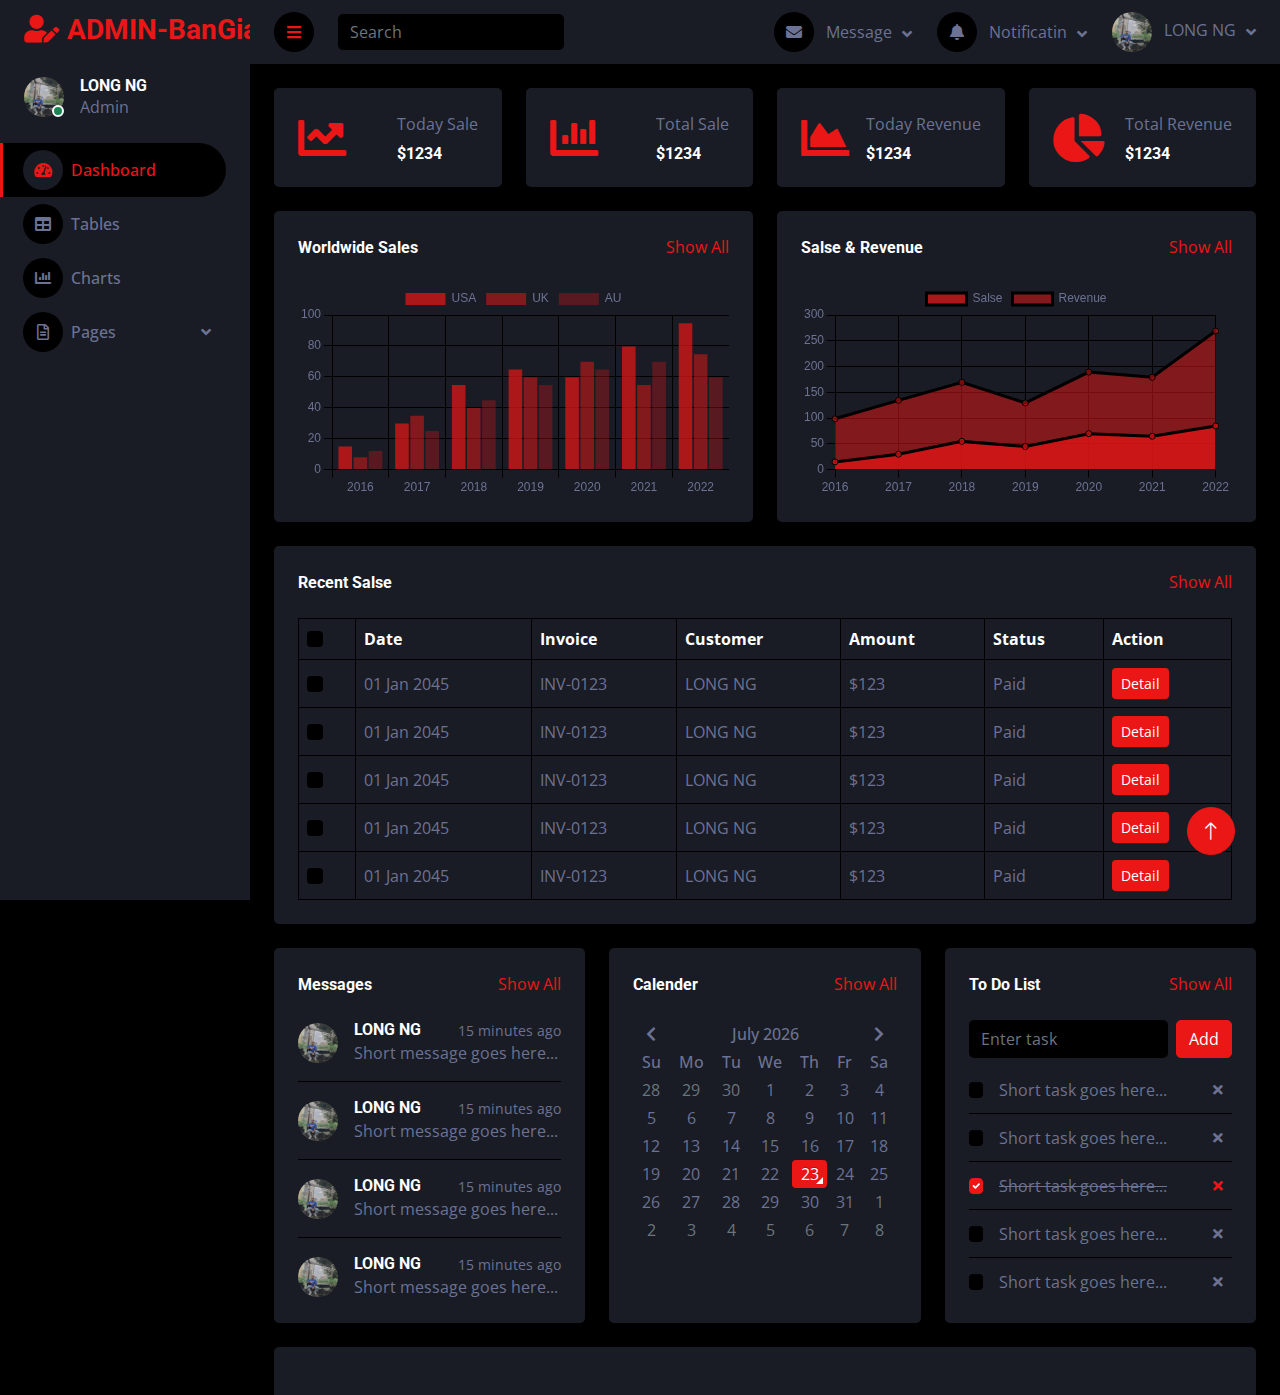
==== index.html @ 749b9c7f "first commit" ====
<!DOCTYPE html>
<html lang="en">

<head>
    <meta charset="utf-8">
    <title>ADMIN-BanGiay</title>
    <meta content="width=device-width, initial-scale=1.0" name="viewport">
    <meta content="" name="keywords">
    <meta content="" name="description">

    <!-- Favicon -->
    <link href="img/favicon.ico" rel="icon">

    <!-- Google Web Fonts -->
    <link rel="preconnect" href="https://fonts.googleapis.com">
    <link rel="preconnect" href="https://fonts.gstatic.com" crossorigin>
    <link href="https://fonts.googleapis.com/css2?family=Open+Sans:wght@400;600&family=Roboto:wght@500;700&display=swap" rel="stylesheet"> 
    
    <!-- Icon Font Stylesheet -->
    <link href="https://cdnjs.cloudflare.com/ajax/libs/font-awesome/5.10.0/css/all.min.css" rel="stylesheet">
    <link href="https://cdn.jsdelivr.net/npm/bootstrap-icons@1.4.1/font/bootstrap-icons.css" rel="stylesheet">

    <!-- Libraries Stylesheet -->
    <link href="lib/owlcarousel/assets/owl.carousel.min.css" rel="stylesheet">
    <link href="lib/tempusdominus/css/tempusdominus-bootstrap-4.min.css" rel="stylesheet" />

    <!-- Customized Bootstrap Stylesheet -->
    <link href="css/bootstrap.min.css" rel="stylesheet">

    <!-- Template Stylesheet -->
    <link href="css/style.css" rel="stylesheet">
</head>

<body>
    <div class="container-fluid position-relative d-flex p-0">
        <!-- Spinner Start -->
        <div id="spinner" class="show bg-dark position-fixed translate-middle w-100 vh-100 top-50 start-50 d-flex align-items-center justify-content-center">
            <div class="spinner-border text-primary" style="width: 3rem; height: 3rem;" role="status">
                <span class="sr-only">Loading...</span>
            </div>
        </div>
        <!-- Spinner End -->


        <!-- Sidebar Start -->
        <div class="sidebar pe-4 pb-3">
            <nav class="navbar bg-secondary navbar-dark">
                <a href="index.html" class="navbar-brand mx-4 mb-3">
                    <h3 class="text-primary"><i class="fa fa-user-edit me-2"></i>ADMIN-BanGiay</h3>
                </a>
                <div class="d-flex align-items-center ms-4 mb-4">
                    <div class="position-relative">
                        <img class="rounded-circle" src="img/user.jpg" alt="" style="width: 40px; height: 40px;">
                        <div class="bg-success rounded-circle border border-2 border-white position-absolute end-0 bottom-0 p-1"></div>
                    </div>
                    <div class="ms-3">
                        <h6 class="mb-0">LONG NG</h6>
                        <span>Admin</span>
                    </div>
                </div>
                <div class="navbar-nav w-100">
                    <a href="index.html" class="nav-item nav-link active"><i class="fa fa-tachometer-alt me-2"></i>Dashboard</a>
                    <div class="nav-item dropdown">
                       
                        <div class="dropdown-menu bg-transparent border-0">
                           
                        </div>
                    </div>
                    <a href="table.html" class="nav-item nav-link"><i class="fa fa-table me-2"></i>Tables</a>
                    <a href="chart.html" class="nav-item nav-link"><i class="fa fa-chart-bar me-2"></i>Charts</a>
                    <div class="nav-item dropdown">
                        <a href="#" class="nav-link dropdown-toggle" data-bs-toggle="dropdown"><i class="far fa-file-alt me-2"></i>Pages</a>
                        <div class="dropdown-menu bg-transparent border-0">
                            <a href="signin.html" class="dropdown-item">Sign In</a>
                            <a href="signup.html" class="dropdown-item">Sign Up</a>
                            <a href="blank.html" class="dropdown-item">Blank Page</a>
                        </div>
                    </div>
                </div>
            </nav>
        </div>
        <!-- Sidebar End -->


        <!-- Content Start -->
        <div class="content">
            <!-- Navbar Start -->
            <nav class="navbar navbar-expand bg-secondary navbar-dark sticky-top px-4 py-0">
                <a href="index.html" class="navbar-brand d-flex d-lg-none me-4">
                    <h2 class="text-primary mb-0"><i class="fa fa-user-edit"></i></h2>
                </a>
                <a href="#" class="sidebar-toggler flex-shrink-0">
                    <i class="fa fa-bars"></i>
                </a>
                <form class="d-none d-md-flex ms-4">
                    <input class="form-control bg-dark border-0" type="search" placeholder="Search">
                </form>
                <div class="navbar-nav align-items-center ms-auto">
                    <div class="nav-item dropdown">
                        <a href="#" class="nav-link dropdown-toggle" data-bs-toggle="dropdown">
                            <i class="fa fa-envelope me-lg-2"></i>
                            <span class="d-none d-lg-inline-flex">Message</span>
                        </a>
                        <div class="dropdown-menu dropdown-menu-end bg-secondary border-0 rounded-0 rounded-bottom m-0">
                            <a href="#" class="dropdown-item">
                                <div class="d-flex align-items-center">
                                    <img class="rounded-circle" src="img/user.jpg" alt="" style="width: 40px; height: 40px;">
                                    <div class="ms-2">
                                        <h6 class="fw-normal mb-0">LONG send you a message</h6>
                                        <small>15 minutes ago</small>
                                    </div>
                                </div>
                            </a>
                            <hr class="dropdown-divider">
                            <a href="#" class="dropdown-item">
                                <div class="d-flex align-items-center">
                                    <img class="rounded-circle" src="img/user.jpg" alt="" style="width: 40px; height: 40px;">
                                    <div class="ms-2">
                                        <h6 class="fw-normal mb-0">LONG send you a message</h6>
                                        <small>15 minutes ago</small>
                                    </div>
                                </div>
                            </a>
                            <hr class="dropdown-divider">
                            <a href="#" class="dropdown-item">
                                <div class="d-flex align-items-center">
                                    <img class="rounded-circle" src="img/user.jpg" alt="" style="width: 40px; height: 40px;">
                                    <div class="ms-2">
                                        <h6 class="fw-normal mb-0">LONG send you a message</h6>
                                        <small>15 minutes ago</small>
                                    </div>
                                </div>
                            </a>
                            <hr class="dropdown-divider">
                            <a href="#" class="dropdown-item text-center">See all message</a>
                        </div>
                    </div>
                    <div class="nav-item dropdown">
                        <a href="#" class="nav-link dropdown-toggle" data-bs-toggle="dropdown">
                            <i class="fa fa-bell me-lg-2"></i>
                            <span class="d-none d-lg-inline-flex">Notificatin</span>
                        </a>
                        <div class="dropdown-menu dropdown-menu-end bg-secondary border-0 rounded-0 rounded-bottom m-0">
                            <a href="#" class="dropdown-item">
                                <h6 class="fw-normal mb-0">Profile updated</h6>
                                <small>15 minutes ago</small>
                            </a>
                            <hr class="dropdown-divider">
                            <a href="#" class="dropdown-item">
                                <h6 class="fw-normal mb-0">New user added</h6>
                                <small>15 minutes ago</small>
                            </a>
                            <hr class="dropdown-divider">
                            <a href="#" class="dropdown-item">
                                <h6 class="fw-normal mb-0">Password changed</h6>
                                <small>15 minutes ago</small>
                            </a>
                            <hr class="dropdown-divider">
                            <a href="#" class="dropdown-item text-center">See all notifications</a>
                        </div>
                    </div>
                    <div class="nav-item dropdown">
                        <a href="#" class="nav-link dropdown-toggle" data-bs-toggle="dropdown">
                            <img class="rounded-circle me-lg-2" src="img/user.jpg" alt="" style="width: 40px; height: 40px;">
                            <span class="d-none d-lg-inline-flex">LONG NG</span>
                        </a>
                        <div class="dropdown-menu dropdown-menu-end bg-secondary border-0 rounded-0 rounded-bottom m-0">
                            <a href="#" class="dropdown-item">My Profile</a>
                            <a href="#" class="dropdown-item">Settings</a>
                            <a href="#" class="dropdown-item">Log Out</a>
                        </div>
                    </div>
                </div>
            </nav>
            <!-- Navbar End -->


            <!-- Sale & Revenue Start -->
            <div class="container-fluid pt-4 px-4">
                <div class="row g-4">
                    <div class="col-sm-6 col-xl-3">
                        <div class="bg-secondary rounded d-flex align-items-center justify-content-between p-4">
                            <i class="fa fa-chart-line fa-3x text-primary"></i>
                            <div class="ms-3">
                                <p class="mb-2">Today Sale</p>
                                <h6 class="mb-0">$1234</h6>
                            </div>
                        </div>
                    </div>
                    <div class="col-sm-6 col-xl-3">
                        <div class="bg-secondary rounded d-flex align-items-center justify-content-between p-4">
                            <i class="fa fa-chart-bar fa-3x text-primary"></i>
                            <div class="ms-3">
                                <p class="mb-2">Total Sale</p>
                                <h6 class="mb-0">$1234</h6>
                            </div>
                        </div>
                    </div>
                    <div class="col-sm-6 col-xl-3">
                        <div class="bg-secondary rounded d-flex align-items-center justify-content-between p-4">
                            <i class="fa fa-chart-area fa-3x text-primary"></i>
                            <div class="ms-3">
                                <p class="mb-2">Today Revenue</p>
                                <h6 class="mb-0">$1234</h6>
                            </div>
                        </div>
                    </div>
                    <div class="col-sm-6 col-xl-3">
                        <div class="bg-secondary rounded d-flex align-items-center justify-content-between p-4">
                            <i class="fa fa-chart-pie fa-3x text-primary"></i>
                            <div class="ms-3">
                                <p class="mb-2">Total Revenue</p>
                                <h6 class="mb-0">$1234</h6>
                            </div>
                        </div>
                    </div>
                </div>
            </div>
            <!-- Sale & Revenue End -->


            <!-- Sales Chart Start -->
            <div class="container-fluid pt-4 px-4">
                <div class="row g-4">
                    <div class="col-sm-12 col-xl-6">
                        <div class="bg-secondary text-center rounded p-4">
                            <div class="d-flex align-items-center justify-content-between mb-4">
                                <h6 class="mb-0">Worldwide Sales</h6>
                                <a href="">Show All</a>
                            </div>
                            <canvas id="worldwide-sales"></canvas>
                        </div>
                    </div>
                    <div class="col-sm-12 col-xl-6">
                        <div class="bg-secondary text-center rounded p-4">
                            <div class="d-flex align-items-center justify-content-between mb-4">
                                <h6 class="mb-0">Salse & Revenue</h6>
                                <a href="">Show All</a>
                            </div>
                            <canvas id="salse-revenue"></canvas>
                        </div>
                    </div>
                </div>
            </div>
            <!-- Sales Chart End -->


            <!-- Recent Sales Start -->
            <div class="container-fluid pt-4 px-4">
                <div class="bg-secondary text-center rounded p-4">
                    <div class="d-flex align-items-center justify-content-between mb-4">
                        <h6 class="mb-0">Recent Salse</h6>
                        <a href="">Show All</a>
                    </div>
                    <div class="table-responsive">
                        <table class="table text-start align-middle table-bordered table-hover mb-0">
                            <thead>
                                <tr class="text-white">
                                    <th scope="col"><input class="form-check-input" type="checkbox"></th>
                                    <th scope="col">Date</th>
                                    <th scope="col">Invoice</th>
                                    <th scope="col">Customer</th>
                                    <th scope="col">Amount</th>
                                    <th scope="col">Status</th>
                                    <th scope="col">Action</th>
                                </tr>
                            </thead>
                            <tbody>
                                <tr>
                                    <td><input class="form-check-input" type="checkbox"></td>
                                    <td>01 Jan 2045</td>
                                    <td>INV-0123</td>
                                    <td>LONG NG </td>
                                    <td>$123</td>
                                    <td>Paid</td>
                                    <td><a class="btn btn-sm btn-primary" href="">Detail</a></td>
                                </tr>
                                <tr>
                                    <td><input class="form-check-input" type="checkbox"></td>
                                    <td>01 Jan 2045</td>
                                    <td>INV-0123</td>
                                    <td>LONG NG </td>
                                    <td>$123</td>
                                    <td>Paid</td>
                                    <td><a class="btn btn-sm btn-primary" href="">Detail</a></td>
                                </tr>
                                <tr>
                                    <td><input class="form-check-input" type="checkbox"></td>
                                    <td>01 Jan 2045</td>
                                    <td>INV-0123</td>
                                    <td>LONG NG</td>
                                    <td>$123</td>
                                    <td>Paid</td>
                                    <td><a class="btn btn-sm btn-primary" href="">Detail</a></td>
                                </tr>
                                <tr>
                                    <td><input class="form-check-input" type="checkbox"></td>
                                    <td>01 Jan 2045</td>
                                    <td>INV-0123</td>
                                    <td>LONG NG</td>
                                    <td>$123</td>
                                    <td>Paid</td>
                                    <td><a class="btn btn-sm btn-primary" href="">Detail</a></td>
                                </tr>
                                <tr>
                                    <td><input class="form-check-input" type="checkbox"></td>
                                    <td>01 Jan 2045</td>
                                    <td>INV-0123</td>
                                    <td>LONG NG</td>
                                    <td>$123</td>
                                    <td>Paid</td>
                                    <td><a class="btn btn-sm btn-primary" href="">Detail</a></td>
                                </tr>
                            </tbody>
                        </table>
                    </div>
                </div>
            </div>
            <!-- Recent Sales End -->


            <!-- Widgets Start -->
            <div class="container-fluid pt-4 px-4">
                <div class="row g-4">
                    <div class="col-sm-12 col-md-6 col-xl-4">
                        <div class="h-100 bg-secondary rounded p-4">
                            <div class="d-flex align-items-center justify-content-between mb-2">
                                <h6 class="mb-0">Messages</h6>
                                <a href="">Show All</a>
                            </div>
                            <div class="d-flex align-items-center border-bottom py-3">
                                <img class="rounded-circle flex-shrink-0" src="img/user.jpg" alt="" style="width: 40px; height: 40px;">
                                <div class="w-100 ms-3">
                                    <div class="d-flex w-100 justify-content-between">
                                        <h6 class="mb-0">LONG NG</h6>
                                        <small>15 minutes ago</small>
                                    </div>
                                    <span>Short message goes here...</span>
                                </div>
                            </div>
                            <div class="d-flex align-items-center border-bottom py-3">
                                <img class="rounded-circle flex-shrink-0" src="img/user.jpg" alt="" style="width: 40px; height: 40px;">
                                <div class="w-100 ms-3">
                                    <div class="d-flex w-100 justify-content-between">
                                        <h6 class="mb-0">LONG NG</h6>
                                        <small>15 minutes ago</small>
                                    </div>
                                    <span>Short message goes here...</span>
                                </div>
                            </div>
                            <div class="d-flex align-items-center border-bottom py-3">
                                <img class="rounded-circle flex-shrink-0" src="img/user.jpg" alt="" style="width: 40px; height: 40px;">
                                <div class="w-100 ms-3">
                                    <div class="d-flex w-100 justify-content-between">
                                        <h6 class="mb-0">LONG NG</h6>
                                        <small>15 minutes ago</small>
                                    </div>
                                    <span>Short message goes here...</span>
                                </div>
                            </div>
                            <div class="d-flex align-items-center pt-3">
                                <img class="rounded-circle flex-shrink-0" src="img/user.jpg" alt="" style="width: 40px; height: 40px;">
                                <div class="w-100 ms-3">
                                    <div class="d-flex w-100 justify-content-between">
                                        <h6 class="mb-0">LONG NG</h6>
                                        <small>15 minutes ago</small>
                                    </div>
                                    <span>Short message goes here...</span>
                                </div>
                            </div>
                        </div>
                    </div>
                    <div class="col-sm-12 col-md-6 col-xl-4">
                        <div class="h-100 bg-secondary rounded p-4">
                            <div class="d-flex align-items-center justify-content-between mb-4">
                                <h6 class="mb-0">Calender</h6>
                                <a href="">Show All</a>
                            </div>
                            <div id="calender"></div>
                        </div>
                    </div>
                    <div class="col-sm-12 col-md-6 col-xl-4">
                        <div class="h-100 bg-secondary rounded p-4">
                            <div class="d-flex align-items-center justify-content-between mb-4">
                                <h6 class="mb-0">To Do List</h6>
                                <a href="">Show All</a>
                            </div>
                            <div class="d-flex mb-2">
                                <input class="form-control bg-dark border-0" type="text" placeholder="Enter task">
                                <button type="button" class="btn btn-primary ms-2">Add</button>
                            </div>
                            <div class="d-flex align-items-center border-bottom py-2">
                                <input class="form-check-input m-0" type="checkbox">
                                <div class="w-100 ms-3">
                                    <div class="d-flex w-100 align-items-center justify-content-between">
                                        <span>Short task goes here...</span>
                                        <button class="btn btn-sm"><i class="fa fa-times"></i></button>
                                    </div>
                                </div>
                            </div>
                            <div class="d-flex align-items-center border-bottom py-2">
                                <input class="form-check-input m-0" type="checkbox">
                                <div class="w-100 ms-3">
                                    <div class="d-flex w-100 align-items-center justify-content-between">
                                        <span>Short task goes here...</span>
                                        <button class="btn btn-sm"><i class="fa fa-times"></i></button>
                                    </div>
                                </div>
                            </div>
                            <div class="d-flex align-items-center border-bottom py-2">
                                <input class="form-check-input m-0" type="checkbox" checked>
                                <div class="w-100 ms-3">
                                    <div class="d-flex w-100 align-items-center justify-content-between">
                                        <span><del>Short task goes here...</del></span>
                                        <button class="btn btn-sm text-primary"><i class="fa fa-times"></i></button>
                                    </div>
                                </div>
                            </div>
                            <div class="d-flex align-items-center border-bottom py-2">
                                <input class="form-check-input m-0" type="checkbox">
                                <div class="w-100 ms-3">
                                    <div class="d-flex w-100 align-items-center justify-content-between">
                                        <span>Short task goes here...</span>
                                        <button class="btn btn-sm"><i class="fa fa-times"></i></button>
                                    </div>
                                </div>
                            </div>
                            <div class="d-flex align-items-center pt-2">
                                <input class="form-check-input m-0" type="checkbox">
                                <div class="w-100 ms-3">
                                    <div class="d-flex w-100 align-items-center justify-content-between">
                                        <span>Short task goes here...</span>
                                        <button class="btn btn-sm"><i class="fa fa-times"></i></button>
                                    </div>
                                </div>
                            </div>
                        </div>
                    </div>
                </div>
            </div>
            <!-- Widgets End -->


            <!-- Footer Start -->
            <div class="container-fluid pt-4 px-4">
                <div class="bg-secondary rounded-top p-4">
                    <div class="row">
                        
                    </div>
                </div>
            </div>
            <!-- Footer End -->
        </div>
        <!-- Content End -->


        <!-- Back to Top -->
        <a href="#" class="btn btn-lg btn-primary btn-lg-square back-to-top"><i class="bi bi-arrow-up"></i></a>
    </div>

    <!-- JavaScript Libraries -->
    <script src="https://code.jquery.com/jquery-3.4.1.min.js"></script>
    <script src="https://cdn.jsdelivr.net/npm/bootstrap@5.0.0/dist/js/bootstrap.bundle.min.js"></script>
    <script src="lib/chart/chart.min.js"></script>
    <script src="lib/easing/easing.min.js"></script>
    <script src="lib/waypoints/waypoints.min.js"></script>
    <script src="lib/owlcarousel/owl.carousel.min.js"></script>
    <script src="lib/tempusdominus/js/moment.min.js"></script>
    <script src="lib/tempusdominus/js/moment-timezone.min.js"></script>
    <script src="lib/tempusdominus/js/tempusdominus-bootstrap-4.min.js"></script>

    <!-- Template Javascript -->
    <script src="js/main.js"></script>
</body>

</html>
---- css/style.css ----
/********** Template CSS **********/
:root {
    --primary: #EB1616;
    --secondary: #191C24;
    --light: #6C7293;
    --dark: #000000;
}

.back-to-top {
    position: fixed;
    display: none;
    right: 45px;
    bottom: 45px;
    z-index: 99;
}


/*** Spinner ***/
#spinner {
    opacity: 0;
    visibility: hidden;
    transition: opacity .5s ease-out, visibility 0s linear .5s;
    z-index: 99999;
}

#spinner.show {
    transition: opacity .5s ease-out, visibility 0s linear 0s;
    visibility: visible;
    opacity: 1;
}


/*** Button ***/
.btn {
    transition: .5s;
}

.btn-square {
    width: 38px;
    height: 38px;
}

.btn-sm-square {
    width: 32px;
    height: 32px;
}

.btn-lg-square {
    width: 48px;
    height: 48px;
}

.btn-square,
.btn-sm-square,
.btn-lg-square {
    padding: 0;
    display: inline-flex;
    align-items: center;
    justify-content: center;
    font-weight: normal;
    border-radius: 50px;
}


/*** Layout ***/
.sidebar {
    position: fixed;
    top: 0;
    left: 0;
    bottom: 0;
    width: 250px;
    height: 100vh;
    overflow-y: auto;
    background: var(--secondary);
    transition: 0.5s;
    z-index: 999;
}

.content {
    margin-left: 250px;
    min-height: 100vh;
    background: var(--dark);
    transition: 0.5s;
}

@media (min-width: 992px) {
    .sidebar {
        margin-left: 0;
    }

    .sidebar.open {
        margin-left: -250px;
    }

    .content {
        width: calc(100% - 250px);
    }

    .content.open {
        width: 100%;
        margin-left: 0;
    }
}

@media (max-width: 991.98px) {
    .sidebar {
        margin-left: -250px;
    }

    .sidebar.open {
        margin-left: 0;
    }

    .content {
        width: 100%;
        margin-left: 0;
    }
}


/*** Navbar ***/
.sidebar .navbar .navbar-nav .nav-link {
    padding: 7px 20px;
    color: var(--light);
    font-weight: 500;
    border-left: 3px solid var(--secondary);
    border-radius: 0 30px 30px 0;
    outline: none;
}

.sidebar .navbar .navbar-nav .nav-link:hover,
.sidebar .navbar .navbar-nav .nav-link.active {
    color: var(--primary);
    background: var(--dark);
    border-color: var(--primary);
}

.sidebar .navbar .navbar-nav .nav-link i {
    width: 40px;
    height: 40px;
    display: inline-flex;
    align-items: center;
    justify-content: center;
    background: var(--dark);
    border-radius: 40px;
}

.sidebar .navbar .navbar-nav .nav-link:hover i,
.sidebar .navbar .navbar-nav .nav-link.active i {
    background: var(--secondary);
}

.sidebar .navbar .dropdown-toggle::after {
    position: absolute;
    top: 15px;
    right: 15px;
    border: none;
    content: "\f107";
    font-family: "Font Awesome 5 Free";
    font-weight: 900;
    transition: .5s;
}

.sidebar .navbar .dropdown-toggle[aria-expanded=true]::after {
    transform: rotate(-180deg);
}

.sidebar .navbar .dropdown-item {
    padding-left: 25px;
    border-radius: 0 30px 30px 0;
    color: var(--light);
}

.sidebar .navbar .dropdown-item:hover,
.sidebar .navbar .dropdown-item.active {
    background: var(--dark);
}

.content .navbar .navbar-nav .nav-link {
    margin-left: 25px;
    padding: 12px 0;
    color: var(--light);
    outline: none;
}

.content .navbar .navbar-nav .nav-link:hover,
.content .navbar .navbar-nav .nav-link.active {
    color: var(--primary);
}

.content .navbar .sidebar-toggler,
.content .navbar .navbar-nav .nav-link i {
    width: 40px;
    height: 40px;
    display: inline-flex;
    align-items: center;
    justify-content: center;
    background: var(--dark);
    border-radius: 40px;
}

.content .navbar .dropdown-item {
    color: var(--light);
}

.content .navbar .dropdown-item:hover,
.content .navbar .dropdown-item.active {
    background: var(--dark);
}

.content .navbar .dropdown-toggle::after {
    margin-left: 6px;
    vertical-align: middle;
    border: none;
    content: "\f107";
    font-family: "Font Awesome 5 Free";
    font-weight: 900;
    transition: .5s;
}

.content .navbar .dropdown-toggle[aria-expanded=true]::after {
    transform: rotate(-180deg);
}

@media (max-width: 575.98px) {
    .content .navbar .navbar-nav .nav-link {
        margin-left: 15px;
    }
}


/*** Date Picker ***/
.bootstrap-datetimepicker-widget.bottom {
    top: auto !important;
}

.bootstrap-datetimepicker-widget .table * {
    border-bottom-width: 0px;
}

.bootstrap-datetimepicker-widget .table th {
    font-weight: 500;
}

.bootstrap-datetimepicker-widget.dropdown-menu {
    padding: 10px;
    border-radius: 2px;
}

.bootstrap-datetimepicker-widget table td.active,
.bootstrap-datetimepicker-widget table td.active:hover {
    background: var(--primary);
}

.bootstrap-datetimepicker-widget table td.today::before {
    border-bottom-color: var(--primary);
}


/*** Testimonial ***/
.progress .progress-bar {
    width: 0px;
    transition: 2s;
}


/*** Testimonial ***/
.testimonial-carousel .owl-dots {
    margin-top: 24px;
    display: flex;
    align-items: flex-end;
    justify-content: center;
}

.testimonial-carousel .owl-dot {
    position: relative;
    display: inline-block;
    margin: 0 5px;
    width: 15px;
    height: 15px;
    border: 5px solid var(--primary);
    border-radius: 15px;
    transition: .5s;
}

.testimonial-carousel .owl-dot.active {
    background: var(--dark);
    border-color: var(--primary);
}
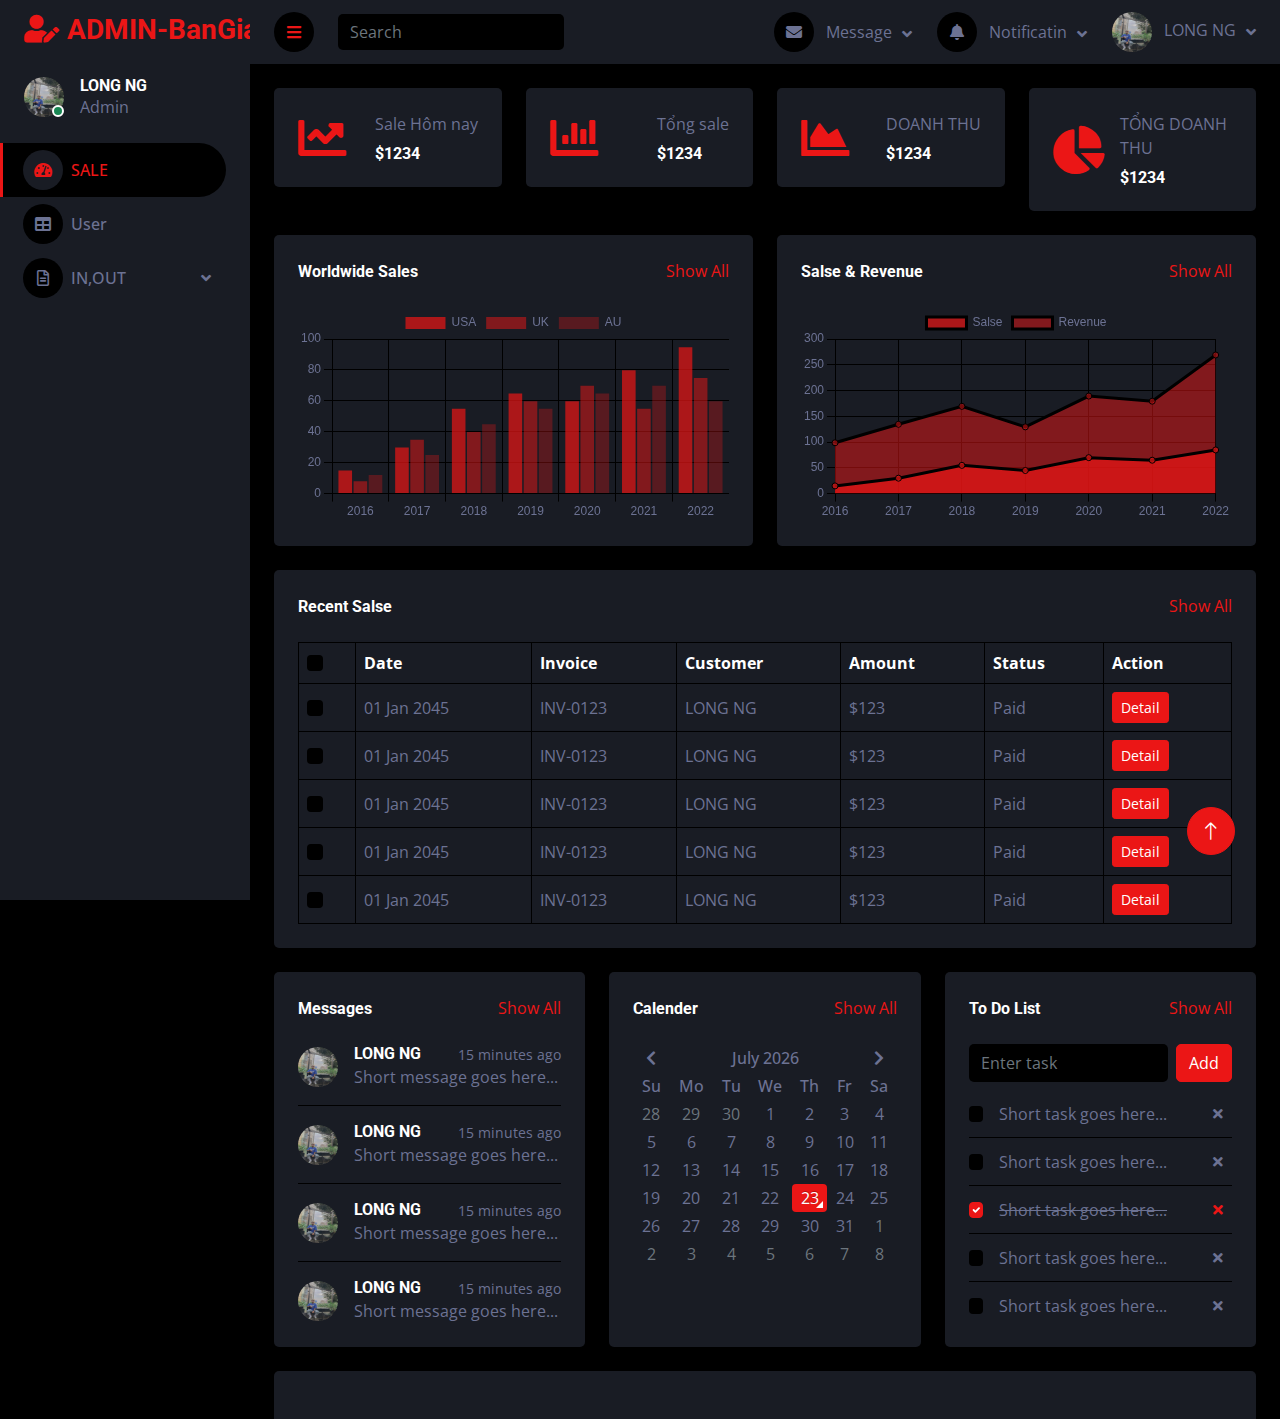
==== commit 4af65762: "linh tinh" ====
--- a/index.html
+++ b/index.html
@@ -59,21 +59,20 @@
                     </div>
                 </div>
                 <div class="navbar-nav w-100">
-                    <a href="index.html" class="nav-item nav-link active"><i class="fa fa-tachometer-alt me-2"></i>Dashboard</a>
+                    <a href="index.html" class="nav-item nav-link active"><i class="fa fa-tachometer-alt me-2"></i>SALE</a>
                     <div class="nav-item dropdown">
                        
                         <div class="dropdown-menu bg-transparent border-0">
                            
                         </div>
                     </div>
-                    <a href="table.html" class="nav-item nav-link"><i class="fa fa-table me-2"></i>Tables</a>
-                    <a href="chart.html" class="nav-item nav-link"><i class="fa fa-chart-bar me-2"></i>Charts</a>
+                    <a href="table.html" class="nav-item nav-link"><i class="fa fa-table me-2"></i>User</a>
                     <div class="nav-item dropdown">
-                        <a href="#" class="nav-link dropdown-toggle" data-bs-toggle="dropdown"><i class="far fa-file-alt me-2"></i>Pages</a>
+                        <a href="#" class="nav-link dropdown-toggle" data-bs-toggle="dropdown"><i class="far fa-file-alt me-2"></i>IN,OUT</a>
                         <div class="dropdown-menu bg-transparent border-0">
-                            <a href="signin.html" class="dropdown-item">Sign In</a>
-                            <a href="signup.html" class="dropdown-item">Sign Up</a>
-                            <a href="blank.html" class="dropdown-item">Blank Page</a>
+                            <a href="signin.html" class="dropdown-item">ĐĂNG NHẬP</a>
+                            <a href="signup.html" class="dropdown-item">ĐĂNG KÍ</a>
+                           
                         </div>
                     </div>
                 </div>
@@ -182,7 +181,7 @@
                         <div class="bg-secondary rounded d-flex align-items-center justify-content-between p-4">
                             <i class="fa fa-chart-line fa-3x text-primary"></i>
                             <div class="ms-3">
-                                <p class="mb-2">Today Sale</p>
+                                <p class="mb-2">Sale Hôm nay</p>
                                 <h6 class="mb-0">$1234</h6>
                             </div>
                         </div>
@@ -191,7 +190,7 @@
                         <div class="bg-secondary rounded d-flex align-items-center justify-content-between p-4">
                             <i class="fa fa-chart-bar fa-3x text-primary"></i>
                             <div class="ms-3">
-                                <p class="mb-2">Total Sale</p>
+                                <p class="mb-2">Tổng sale</p>
                                 <h6 class="mb-0">$1234</h6>
                             </div>
                         </div>
@@ -200,7 +199,7 @@
                         <div class="bg-secondary rounded d-flex align-items-center justify-content-between p-4">
                             <i class="fa fa-chart-area fa-3x text-primary"></i>
                             <div class="ms-3">
-                                <p class="mb-2">Today Revenue</p>
+                                <p class="mb-2">DOANH THU</p>
                                 <h6 class="mb-0">$1234</h6>
                             </div>
                         </div>
@@ -209,7 +208,7 @@
                         <div class="bg-secondary rounded d-flex align-items-center justify-content-between p-4">
                             <i class="fa fa-chart-pie fa-3x text-primary"></i>
                             <div class="ms-3">
-                                <p class="mb-2">Total Revenue</p>
+                                <p class="mb-2">TỔNG DOANH THU</p>
                                 <h6 class="mb-0">$1234</h6>
                             </div>
                         </div>
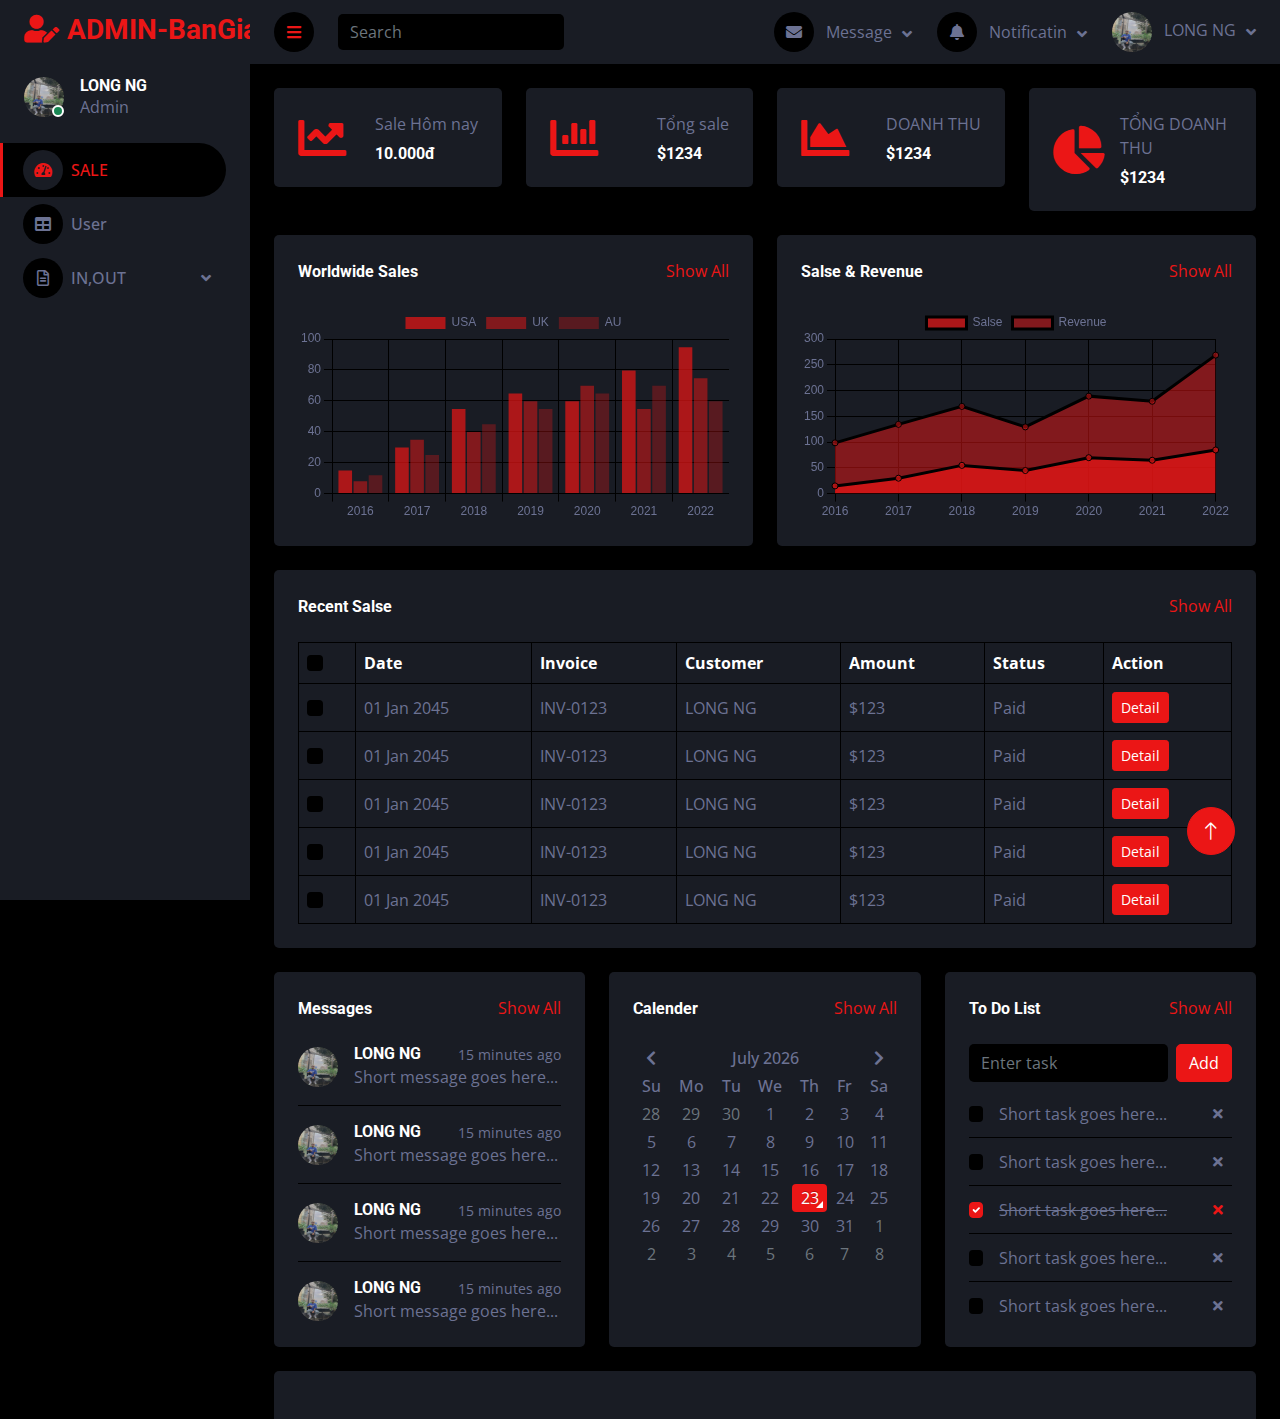
==== commit 7e146862: "thoát" ====
--- a/index.html
+++ b/index.html
@@ -164,9 +164,9 @@
                             <span class="d-none d-lg-inline-flex">LONG NG</span>
                         </a>
                         <div class="dropdown-menu dropdown-menu-end bg-secondary border-0 rounded-0 rounded-bottom m-0">
-                            <a href="#" class="dropdown-item">My Profile</a>
-                            <a href="#" class="dropdown-item">Settings</a>
-                            <a href="#" class="dropdown-item">Log Out</a>
+                            <a href="#" class="dropdown-item">Cá nhân</a>
+                            <a href="#" class="dropdown-item">Cài đặt</a>
+                            <a href="signin.html" class="dropdown-item">Thoát</a>
                         </div>
                     </div>
                 </div>
@@ -182,7 +182,7 @@
                             <i class="fa fa-chart-line fa-3x text-primary"></i>
                             <div class="ms-3">
                                 <p class="mb-2">Sale Hôm nay</p>
-                                <h6 class="mb-0">$1234</h6>
+                                <h6 class="mb-0">10.000đ</h6>
                             </div>
                         </div>
                     </div>
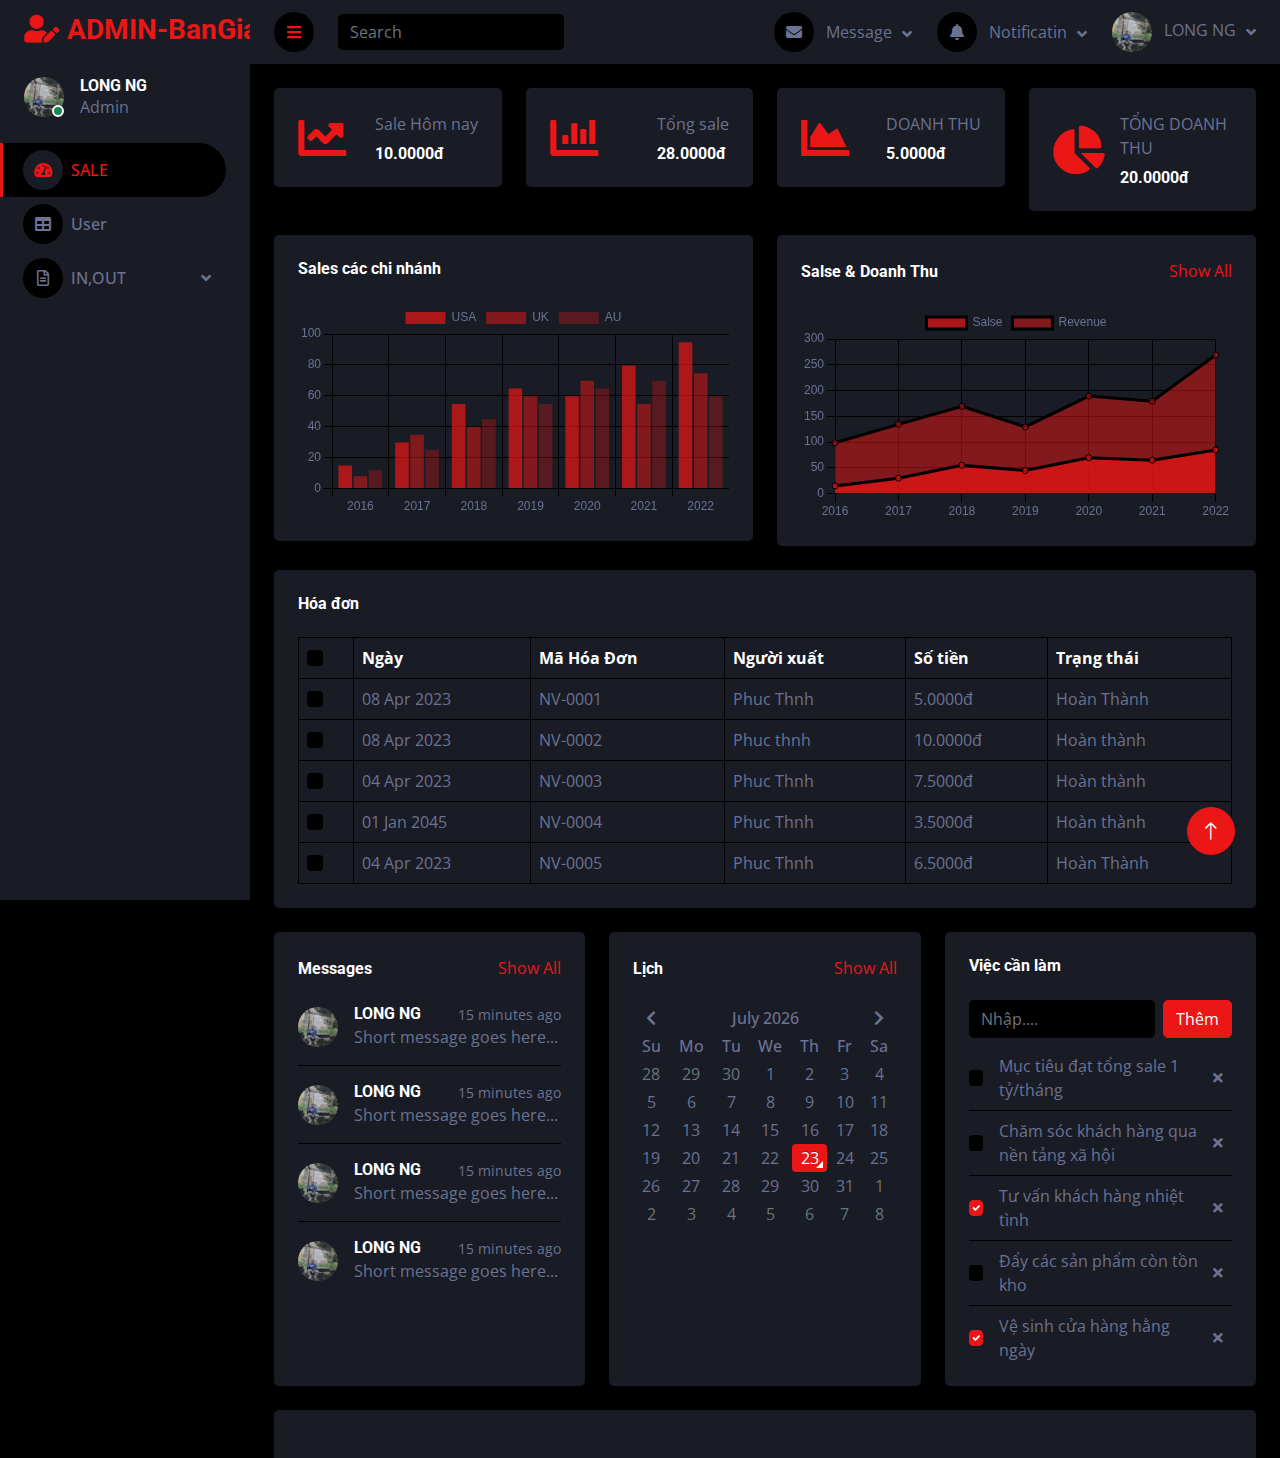
==== commit 96129684: "hóa đơn" ====
--- a/index.html
+++ b/index.html
@@ -182,7 +182,7 @@
                             <i class="fa fa-chart-line fa-3x text-primary"></i>
                             <div class="ms-3">
                                 <p class="mb-2">Sale Hôm nay</p>
-                                <h6 class="mb-0">10.000đ</h6>
+                                <h6 class="mb-0">10.0000đ</h6>
                             </div>
                         </div>
                     </div>
@@ -191,7 +191,7 @@
                             <i class="fa fa-chart-bar fa-3x text-primary"></i>
                             <div class="ms-3">
                                 <p class="mb-2">Tổng sale</p>
-                                <h6 class="mb-0">$1234</h6>
+                                <h6 class="mb-0">28.0000đ</h6>
                             </div>
                         </div>
                     </div>
@@ -200,7 +200,7 @@
                             <i class="fa fa-chart-area fa-3x text-primary"></i>
                             <div class="ms-3">
                                 <p class="mb-2">DOANH THU</p>
-                                <h6 class="mb-0">$1234</h6>
+                                <h6 class="mb-0">5.0000đ</h6>
                             </div>
                         </div>
                     </div>
@@ -209,7 +209,7 @@
                             <i class="fa fa-chart-pie fa-3x text-primary"></i>
                             <div class="ms-3">
                                 <p class="mb-2">TỔNG DOANH THU</p>
-                                <h6 class="mb-0">$1234</h6>
+                                <h6 class="mb-0">20.0000đ</h6>
                             </div>
                         </div>
                     </div>
@@ -224,8 +224,8 @@
                     <div class="col-sm-12 col-xl-6">
                         <div class="bg-secondary text-center rounded p-4">
                             <div class="d-flex align-items-center justify-content-between mb-4">
-                                <h6 class="mb-0">Worldwide Sales</h6>
-                                <a href="">Show All</a>
+                                <h6 class="mb-0">Sales các chi nhánh </h6>
+                                
                             </div>
                             <canvas id="worldwide-sales"></canvas>
                         </div>
@@ -233,7 +233,7 @@
                     <div class="col-sm-12 col-xl-6">
                         <div class="bg-secondary text-center rounded p-4">
                             <div class="d-flex align-items-center justify-content-between mb-4">
-                                <h6 class="mb-0">Salse & Revenue</h6>
+                                <h6 class="mb-0">Salse & Doanh Thu</h6>
                                 <a href="">Show All</a>
                             </div>
                             <canvas id="salse-revenue"></canvas>
@@ -248,67 +248,66 @@
             <div class="container-fluid pt-4 px-4">
                 <div class="bg-secondary text-center rounded p-4">
                     <div class="d-flex align-items-center justify-content-between mb-4">
-                        <h6 class="mb-0">Recent Salse</h6>
-                        <a href="">Show All</a>
+                        <h6 class="mb-0">Hóa đơn </h6>
+                       
                     </div>
                     <div class="table-responsive">
                         <table class="table text-start align-middle table-bordered table-hover mb-0">
                             <thead>
                                 <tr class="text-white">
                                     <th scope="col"><input class="form-check-input" type="checkbox"></th>
-                                    <th scope="col">Date</th>
-                                    <th scope="col">Invoice</th>
-                                    <th scope="col">Customer</th>
-                                    <th scope="col">Amount</th>
-                                    <th scope="col">Status</th>
-                                    <th scope="col">Action</th>
+                                    <th scope="col">Ngày</th>
+                                    <th scope="col">Mã Hóa Đơn</th>
+                                    <th scope="col">Người xuất</th>
+                                    <th scope="col">Số tiền</th>
+                                    <th scope="col">Trạng thái</th>
+                                    
                                 </tr>
                             </thead>
                             <tbody>
                                 <tr>
                                     <td><input class="form-check-input" type="checkbox"></td>
-                                    <td>01 Jan 2045</td>
-                                    <td>INV-0123</td>
-                                    <td>LONG NG </td>
-                                    <td>$123</td>
-                                    <td>Paid</td>
-                                    <td><a class="btn btn-sm btn-primary" href="">Detail</a></td>
+                                    <td>08 Apr 2023</td>
+                                    <td>NV-0001</td>
+                                    <td>Phuc Thnh </td>
+                                    <td>5.0000đ</td>
+                                    <td>Hoàn Thành</td>
+                                    
+                                </tr>
+                                <tr>
+                                    <td><input class="form-check-input" type="checkbox"></td>
+                                    <td>08 Apr 2023</td>
+                                    <td>NV-0002</td>
+                                    <td>Phuc thnh</td>
+                                    <td>10.0000đ</td>
+                                    <td>Hoàn thành</td>
+                                  
+                                </tr>
+                                <tr>
+                                    <td><input class="form-check-input" type="checkbox"></td>
+                                    <td>04 Apr 2023</td>
+                                    <td>NV-0003</td>
+                                    <td>Phuc Thnh</td>
+                                    <td>7.5000đ</td>
+                                    <td>Hoàn thành</td>
+                                    
                                 </tr>
                                 <tr>
                                     <td><input class="form-check-input" type="checkbox"></td>
                                     <td>01 Jan 2045</td>
-                                    <td>INV-0123</td>
-                                    <td>LONG NG </td>
-                                    <td>$123</td>
-                                    <td>Paid</td>
-                                    <td><a class="btn btn-sm btn-primary" href="">Detail</a></td>
+                                    <td>NV-0004</td>
+                                    <td>Phuc Thnh</td>
+                                    <td>3.5000đ</td>
+                                    <td>Hoàn thành</td>
+                                  
                                 </tr>
                                 <tr>
                                     <td><input class="form-check-input" type="checkbox"></td>
-                                    <td>01 Jan 2045</td>
-                                    <td>INV-0123</td>
-                                    <td>LONG NG</td>
-                                    <td>$123</td>
-                                    <td>Paid</td>
-                                    <td><a class="btn btn-sm btn-primary" href="">Detail</a></td>
-                                </tr>
-                                <tr>
-                                    <td><input class="form-check-input" type="checkbox"></td>
-                                    <td>01 Jan 2045</td>
-                                    <td>INV-0123</td>
-                                    <td>LONG NG</td>
-                                    <td>$123</td>
-                                    <td>Paid</td>
-                                    <td><a class="btn btn-sm btn-primary" href="">Detail</a></td>
-                                </tr>
-                                <tr>
-                                    <td><input class="form-check-input" type="checkbox"></td>
-                                    <td>01 Jan 2045</td>
-                                    <td>INV-0123</td>
-                                    <td>LONG NG</td>
-                                    <td>$123</td>
-                                    <td>Paid</td>
-                                    <td><a class="btn btn-sm btn-primary" href="">Detail</a></td>
+                                    <td>04 Apr 2023</td>
+                                    <td>NV-0005</td>
+                                    <td>Phuc Thnh</td>
+                                    <td>6.5000đ</td>
+                                    <td>Hoàn Thành</td>
                                 </tr>
                             </tbody>
                         </table>
@@ -372,7 +371,7 @@
                     <div class="col-sm-12 col-md-6 col-xl-4">
                         <div class="h-100 bg-secondary rounded p-4">
                             <div class="d-flex align-items-center justify-content-between mb-4">
-                                <h6 class="mb-0">Calender</h6>
+                                <h6 class="mb-0">Lịch</h6>
                                 <a href="">Show All</a>
                             </div>
                             <div id="calender"></div>
@@ -381,18 +380,18 @@
                     <div class="col-sm-12 col-md-6 col-xl-4">
                         <div class="h-100 bg-secondary rounded p-4">
                             <div class="d-flex align-items-center justify-content-between mb-4">
-                                <h6 class="mb-0">To Do List</h6>
-                                <a href="">Show All</a>
+                                <h6 class="mb-0">Việc cần làm</h6>
+                                
                             </div>
                             <div class="d-flex mb-2">
-                                <input class="form-control bg-dark border-0" type="text" placeholder="Enter task">
-                                <button type="button" class="btn btn-primary ms-2">Add</button>
+                                <input class="form-control bg-dark border-0" type="text" placeholder="Nhập....">
+                                <button type="button" class="btn btn-primary ms-2">Thêm</button>
                             </div>
                             <div class="d-flex align-items-center border-bottom py-2">
                                 <input class="form-check-input m-0" type="checkbox">
                                 <div class="w-100 ms-3">
                                     <div class="d-flex w-100 align-items-center justify-content-between">
-                                        <span>Short task goes here...</span>
+                                        <span>Mục tiêu đạt tổng sale 1 tỷ/tháng</span>
                                         <button class="btn btn-sm"><i class="fa fa-times"></i></button>
                                     </div>
                                 </div>
@@ -401,7 +400,7 @@
                                 <input class="form-check-input m-0" type="checkbox">
                                 <div class="w-100 ms-3">
                                     <div class="d-flex w-100 align-items-center justify-content-between">
-                                        <span>Short task goes here...</span>
+                                        <span>Chăm sóc khách hàng qua nền tảng xã hội</span>
                                         <button class="btn btn-sm"><i class="fa fa-times"></i></button>
                                     </div>
                                 </div>
@@ -410,8 +409,8 @@
                                 <input class="form-check-input m-0" type="checkbox" checked>
                                 <div class="w-100 ms-3">
                                     <div class="d-flex w-100 align-items-center justify-content-between">
-                                        <span><del>Short task goes here...</del></span>
-                                        <button class="btn btn-sm text-primary"><i class="fa fa-times"></i></button>
+                                        <span>Tư vấn khách hàng nhiệt tình</span>
+                                        <button class="btn btn-sm "><i class="fa fa-times"></i></button>
                                     </div>
                                 </div>
                             </div>
@@ -419,17 +418,17 @@
                                 <input class="form-check-input m-0" type="checkbox">
                                 <div class="w-100 ms-3">
                                     <div class="d-flex w-100 align-items-center justify-content-between">
-                                        <span>Short task goes here...</span>
+                                        <span>Đẩy các sản phẩm còn tồn kho</span>
                                         <button class="btn btn-sm"><i class="fa fa-times"></i></button>
                                     </div>
                                 </div>
                             </div>
                             <div class="d-flex align-items-center pt-2">
-                                <input class="form-check-input m-0" type="checkbox">
+                                <input class="form-check-input m-0" type="checkbox" checked>
                                 <div class="w-100 ms-3">
                                     <div class="d-flex w-100 align-items-center justify-content-between">
-                                        <span>Short task goes here...</span>
-                                        <button class="btn btn-sm"><i class="fa fa-times"></i></button>
+                                        <span>Vệ sinh cửa hàng hằng ngày</span>
+                                        <button class="btn btn-sm "><i class="fa fa-times"></i></button>
                                     </div>
                                 </div>
                             </div>
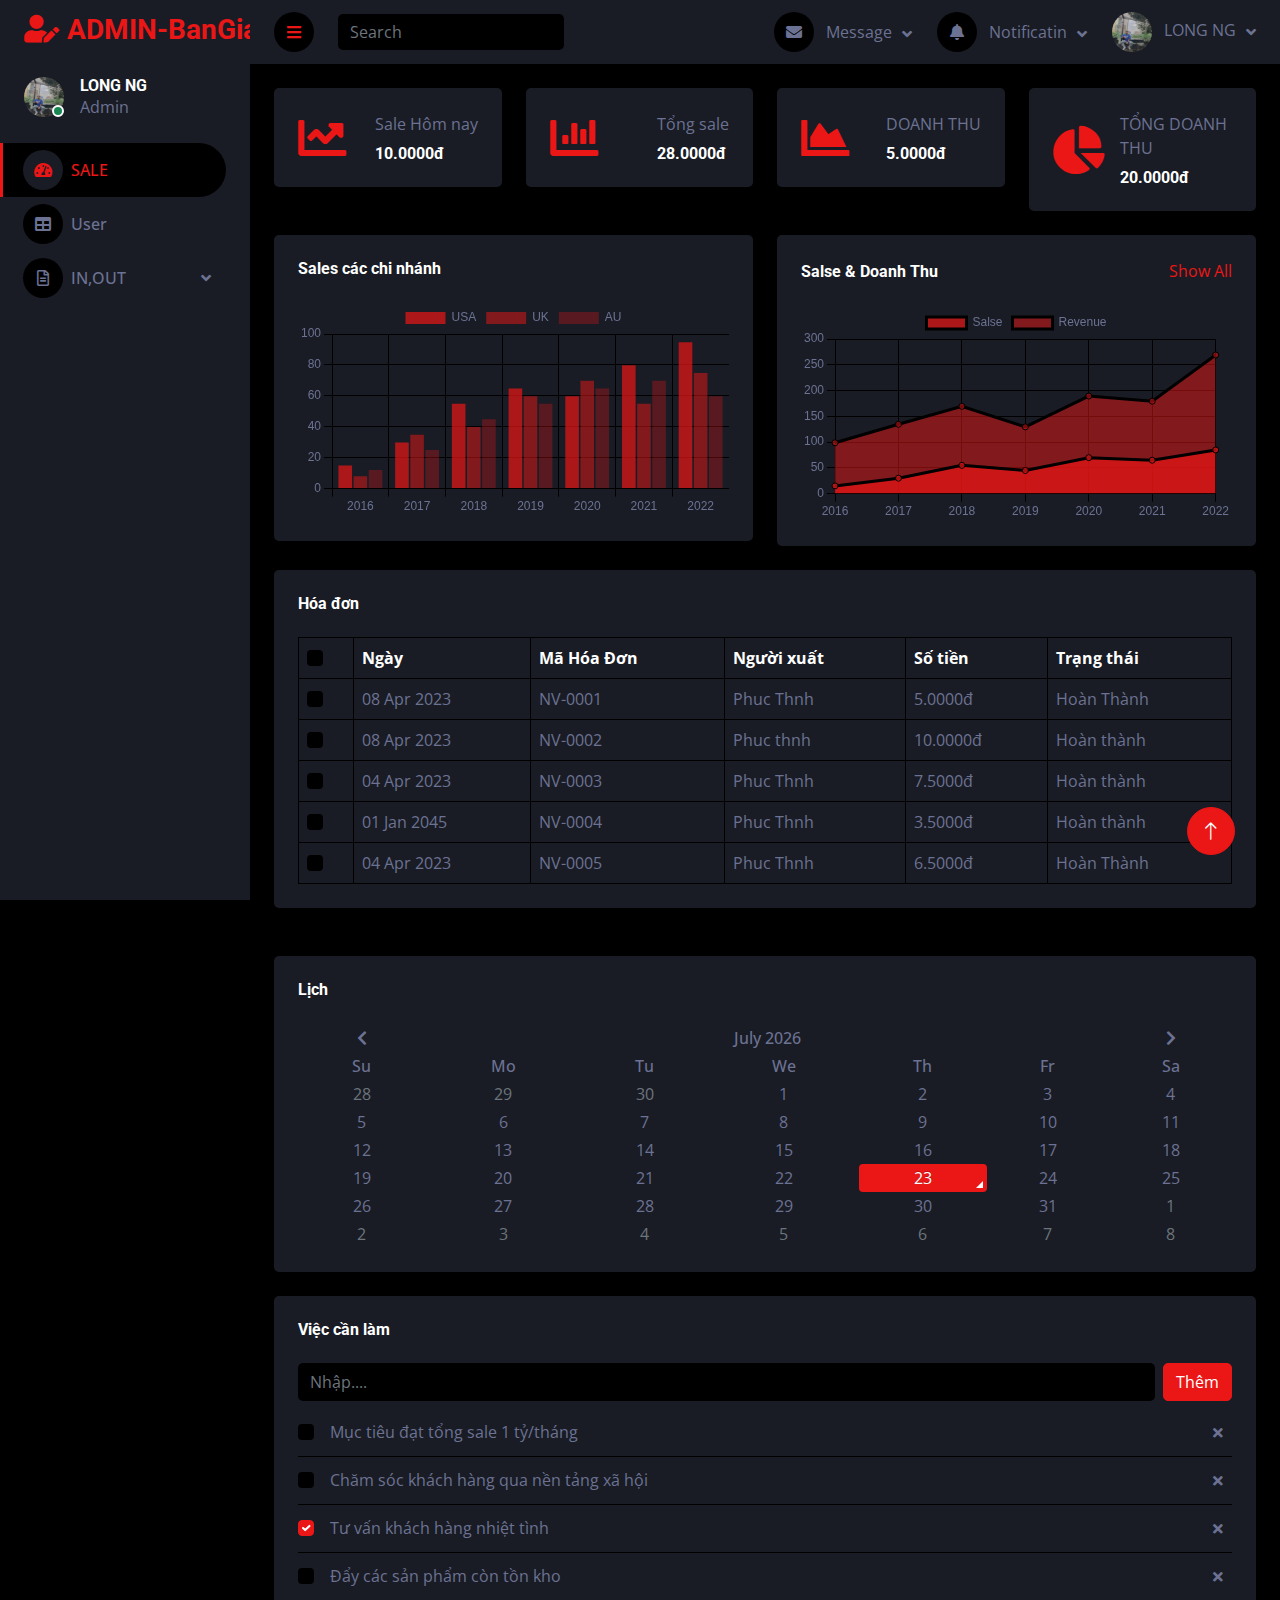
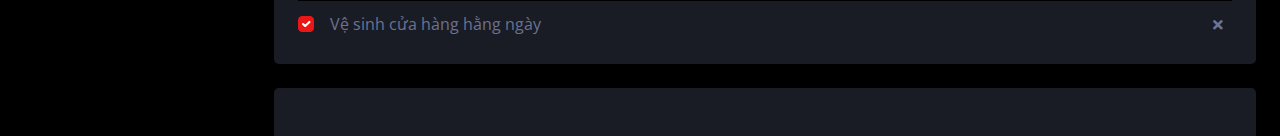
==== commit a5da96ca: "..." ====
--- a/index.html
+++ b/index.html
@@ -320,64 +320,19 @@
             <!-- Widgets Start -->
             <div class="container-fluid pt-4 px-4">
                 <div class="row g-4">
-                    <div class="col-sm-12 col-md-6 col-xl-4">
-                        <div class="h-100 bg-secondary rounded p-4">
-                            <div class="d-flex align-items-center justify-content-between mb-2">
-                                <h6 class="mb-0">Messages</h6>
-                                <a href="">Show All</a>
-                            </div>
-                            <div class="d-flex align-items-center border-bottom py-3">
-                                <img class="rounded-circle flex-shrink-0" src="img/user.jpg" alt="" style="width: 40px; height: 40px;">
-                                <div class="w-100 ms-3">
-                                    <div class="d-flex w-100 justify-content-between">
-                                        <h6 class="mb-0">LONG NG</h6>
-                                        <small>15 minutes ago</small>
-                                    </div>
-                                    <span>Short message goes here...</span>
-                                </div>
-                            </div>
-                            <div class="d-flex align-items-center border-bottom py-3">
-                                <img class="rounded-circle flex-shrink-0" src="img/user.jpg" alt="" style="width: 40px; height: 40px;">
-                                <div class="w-100 ms-3">
-                                    <div class="d-flex w-100 justify-content-between">
-                                        <h6 class="mb-0">LONG NG</h6>
-                                        <small>15 minutes ago</small>
-                                    </div>
-                                    <span>Short message goes here...</span>
-                                </div>
-                            </div>
-                            <div class="d-flex align-items-center border-bottom py-3">
-                                <img class="rounded-circle flex-shrink-0" src="img/user.jpg" alt="" style="width: 40px; height: 40px;">
-                                <div class="w-100 ms-3">
-                                    <div class="d-flex w-100 justify-content-between">
-                                        <h6 class="mb-0">LONG NG</h6>
-                                        <small>15 minutes ago</small>
-                                    </div>
-                                    <span>Short message goes here...</span>
-                                </div>
-                            </div>
-                            <div class="d-flex align-items-center pt-3">
-                                <img class="rounded-circle flex-shrink-0" src="img/user.jpg" alt="" style="width: 40px; height: 40px;">
-                                <div class="w-100 ms-3">
-                                    <div class="d-flex w-100 justify-content-between">
-                                        <h6 class="mb-0">LONG NG</h6>
-                                        <small>15 minutes ago</small>
-                                    </div>
-                                    <span>Short message goes here...</span>
-                                </div>
-                            </div>
-                        </div>
-                    </div>
-                    <div class="col-sm-12 col-md-6 col-xl-4">
+                    <div class="col-sm-12 col-md- col-xl-3">
+                        
+                    </div>
+                    <div class="col-sm-12 col-md-15 col-xl-20">
                         <div class="h-100 bg-secondary rounded p-4">
                             <div class="d-flex align-items-center justify-content-between mb-4">
                                 <h6 class="mb-0">Lịch</h6>
-                                <a href="">Show All</a>
+                                
                             </div>
                             <div id="calender"></div>
                         </div>
                     </div>
-                    <div class="col-sm-12 col-md-6 col-xl-4">
+                    <div class="col-sm-12 col-md-15 col-xl-20">
                         <div class="h-100 bg-secondary rounded p-4">
                             <div class="d-flex align-items-center justify-content-between mb-4">
                                 <h6 class="mb-0">Việc cần làm</h6>
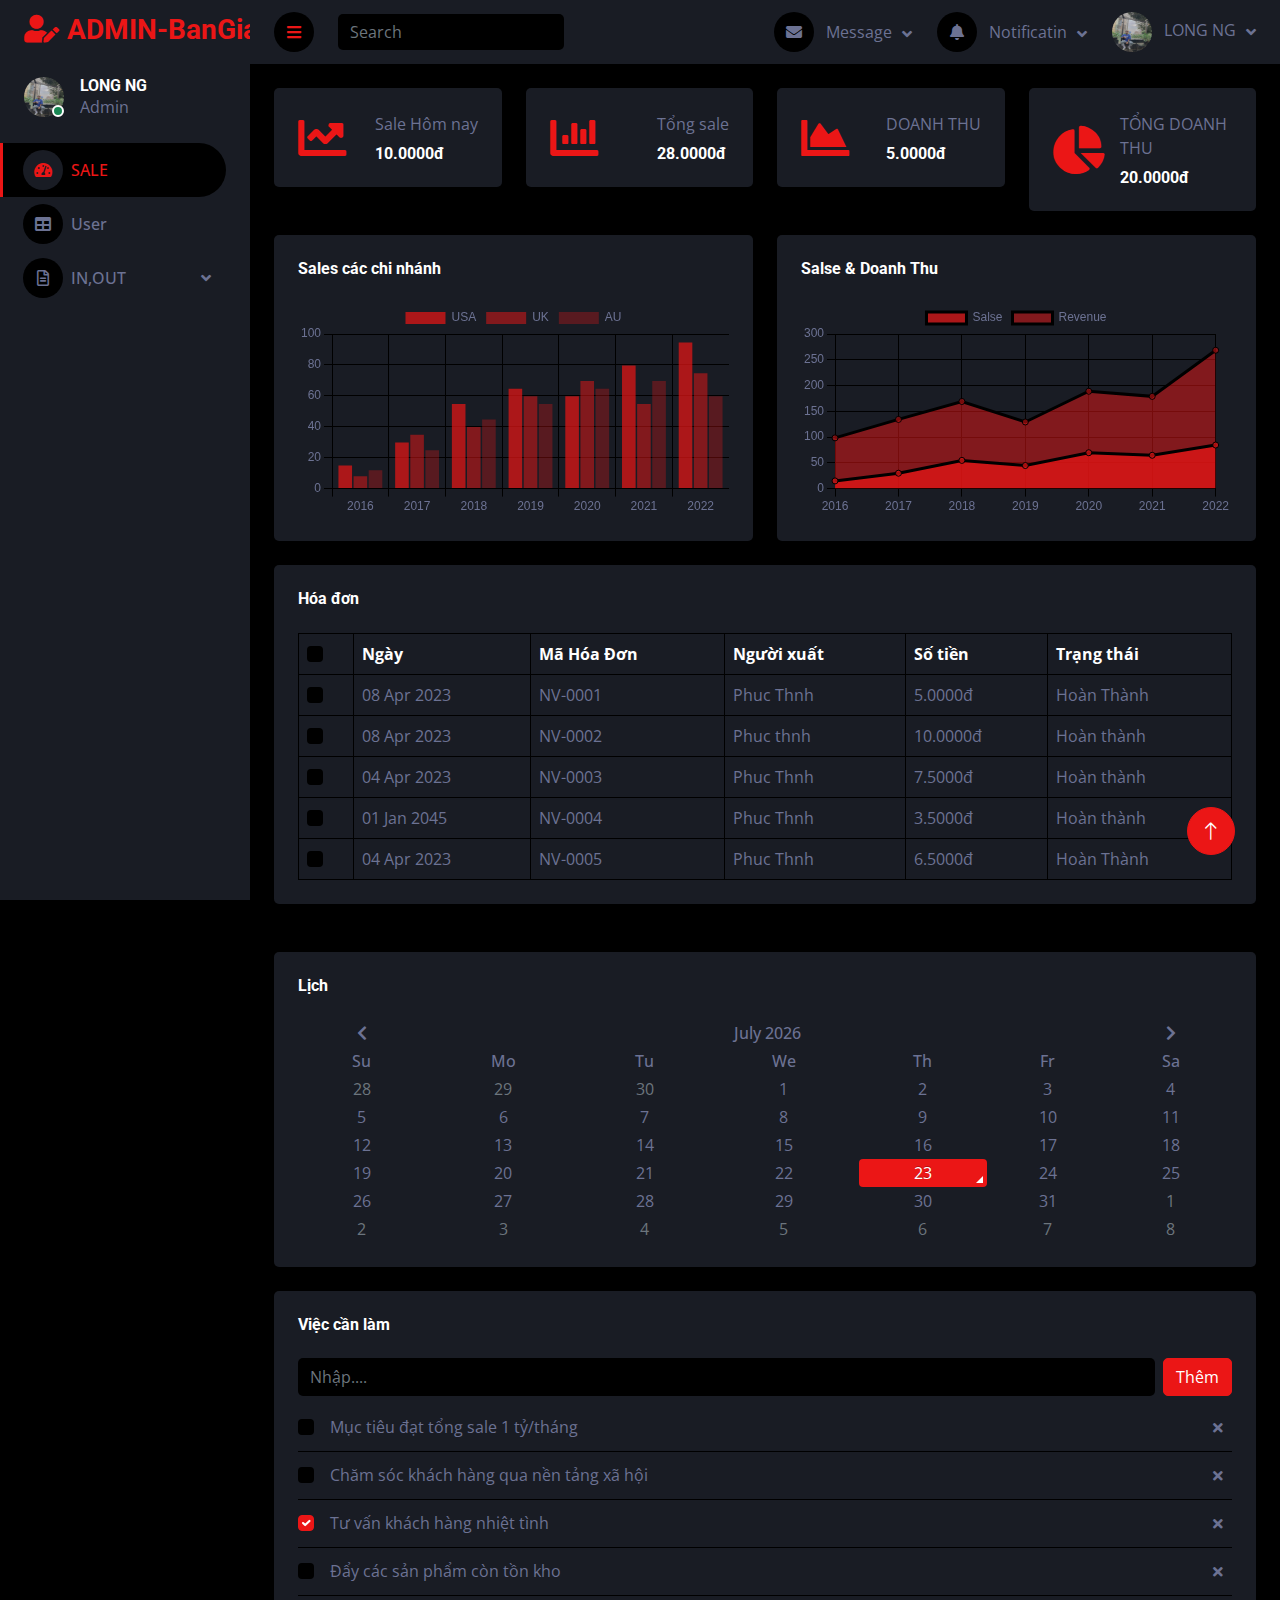
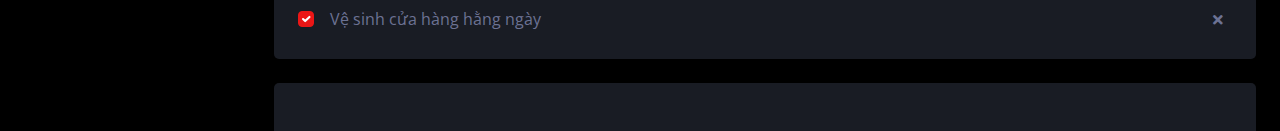
==== commit fbbb4205: "ĐN" ====
--- a/index.html
+++ b/index.html
@@ -234,7 +234,7 @@
                         <div class="bg-secondary text-center rounded p-4">
                             <div class="d-flex align-items-center justify-content-between mb-4">
                                 <h6 class="mb-0">Salse & Doanh Thu</h6>
-                                <a href="">Show All</a>
+                              
                             </div>
                             <canvas id="salse-revenue"></canvas>
                         </div>
--- a/css/style.css
+++ b/css/style.css
@@ -81,6 +81,7 @@
     min-height: 100vh;
     background: var(--dark);
     transition: 0.5s;
+    
 }
 
 @media (min-width: 992px) {
